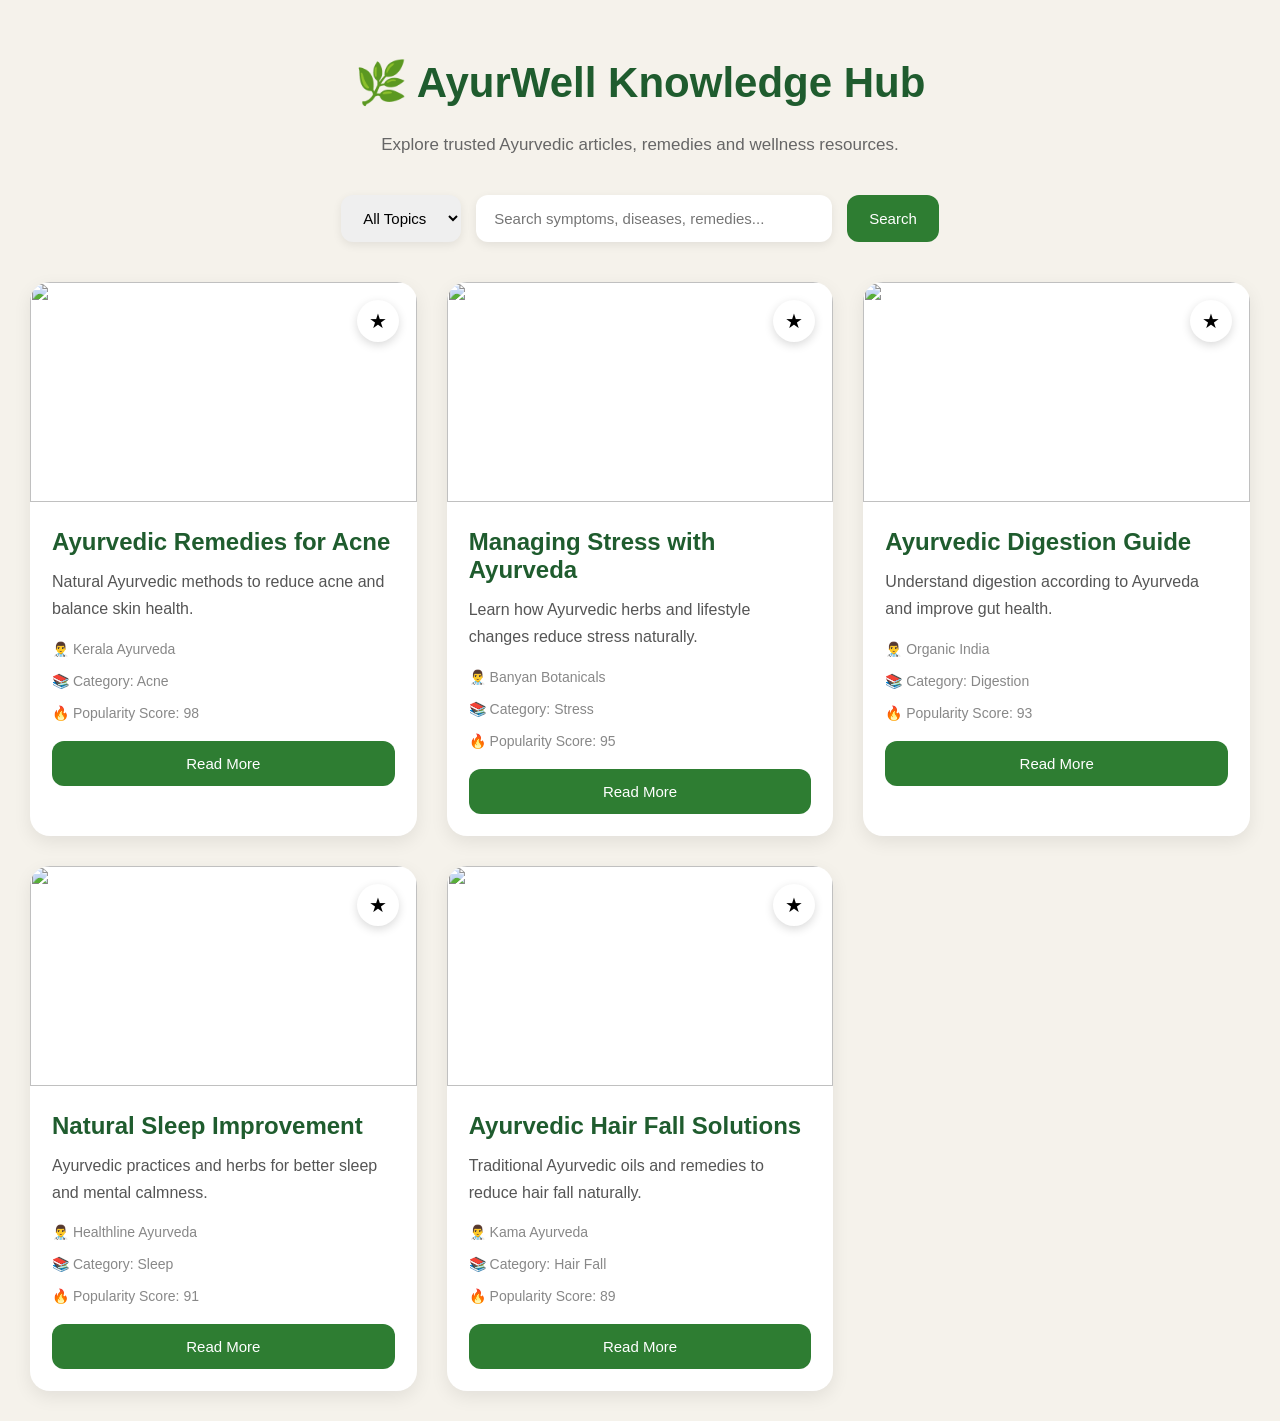
==== articles.html @ b550a3a9 "ayurwell knowledge hub ( articles )" ====
<!DOCTYPE html>
<html lang="en">

<head>

  <meta charset="UTF-8">
  <meta name="viewport" content="width=device-width, initial-scale=1.0">

  <title>AyurWell Knowledge Hub</title>

  <link rel="stylesheet" href="articles.css">
  <script src="articles.js" defer></script>

</head>

<body>

  <div class="header">

    <h1>🌿 AyurWell Knowledge Hub</h1>

    <p>
      Explore trusted Ayurvedic articles, remedies and wellness resources.
    </p>

  </div>

  <div class="controls">

    <select id="categoryFilter">

      <option value="all">All Topics</option>

      <option value="Acne">Acne</option>
      <option value="Stress">Stress</option>
      <option value="Digestion">Digestion</option>
      <option value="Sleep">Sleep</option>
      <option value="Hair Fall">Hair Fall</option>

    </select>

    <input
      type="text"
      id="searchInput"
      placeholder="Search symptoms, diseases, remedies..."
    >

    <button id="searchBtn">
      Search
    </button>

  </div>

  <div class="articles-container" id="articlesContainer">

  </div>

</body>
</html>
---- articles.css ----
body{
  margin:0;
  padding:30px;

  font-family:'Poppins',sans-serif;

  background:#f5f2eb;
}

.header{
  text-align:center;
  margin-bottom:40px;
}

.header h1{
  color:#1f5c2e;
  font-size:42px;
}

.header p{
  color:#666;
  font-size:17px;
}

.controls{
  display:flex;
  gap:15px;
  justify-content:center;
  flex-wrap:wrap;

  margin-bottom:40px;
}

select,
input{
  padding:14px 18px;

  border:none;

  border-radius:12px;

  font-size:15px;

  outline:none;

  box-shadow:0 3px 10px rgba(0,0,0,0.08);
}

input{
  width:320px;
}

button{
  padding:14px 22px;

  border:none;

  border-radius:12px;

  background:#2e7d32;

  color:white;

  font-size:15px;

  cursor:pointer;

  transition:0.3s;
}

button:hover{
  transform:translateY(-2px);
}

.articles-container{
  display:grid;

  grid-template-columns:repeat(auto-fit,minmax(320px,1fr));

  gap:30px;
}

.article-card{
  background:white;

  border-radius:20px;

  overflow:hidden;

  box-shadow:0 6px 18px rgba(0,0,0,0.08);

  transition:0.3s;

  position:relative;
}

.article-card:hover{
  transform:translateY(-5px);
}

.article-card img{
  width:100%;
  height:220px;
  object-fit:cover;
}

.article-content{
  padding:22px;
}

.article-title{
  font-size:24px;
  font-weight:600;
  color:#1f5c2e;
}

.article-desc{
  margin-top:12px;
  color:#555;
  line-height:1.7;
}

.article-meta{
  margin-top:18px;
  color:#888;
  font-size:14px;
}

.read-btn{
  margin-top:20px;
  width:100%;
}

.bookmark{
  position:absolute;

  top:18px;
  right:18px;

  background:white;

  width:42px;
  height:42px;

  border-radius:50%;

  display:flex;
  align-items:center;
  justify-content:center;

  cursor:pointer;

  font-size:20px;

  box-shadow:0 3px 10px rgba(0,0,0,0.15);
}

.bookmarked{
  background:#2e7d32;
  color:white;
}
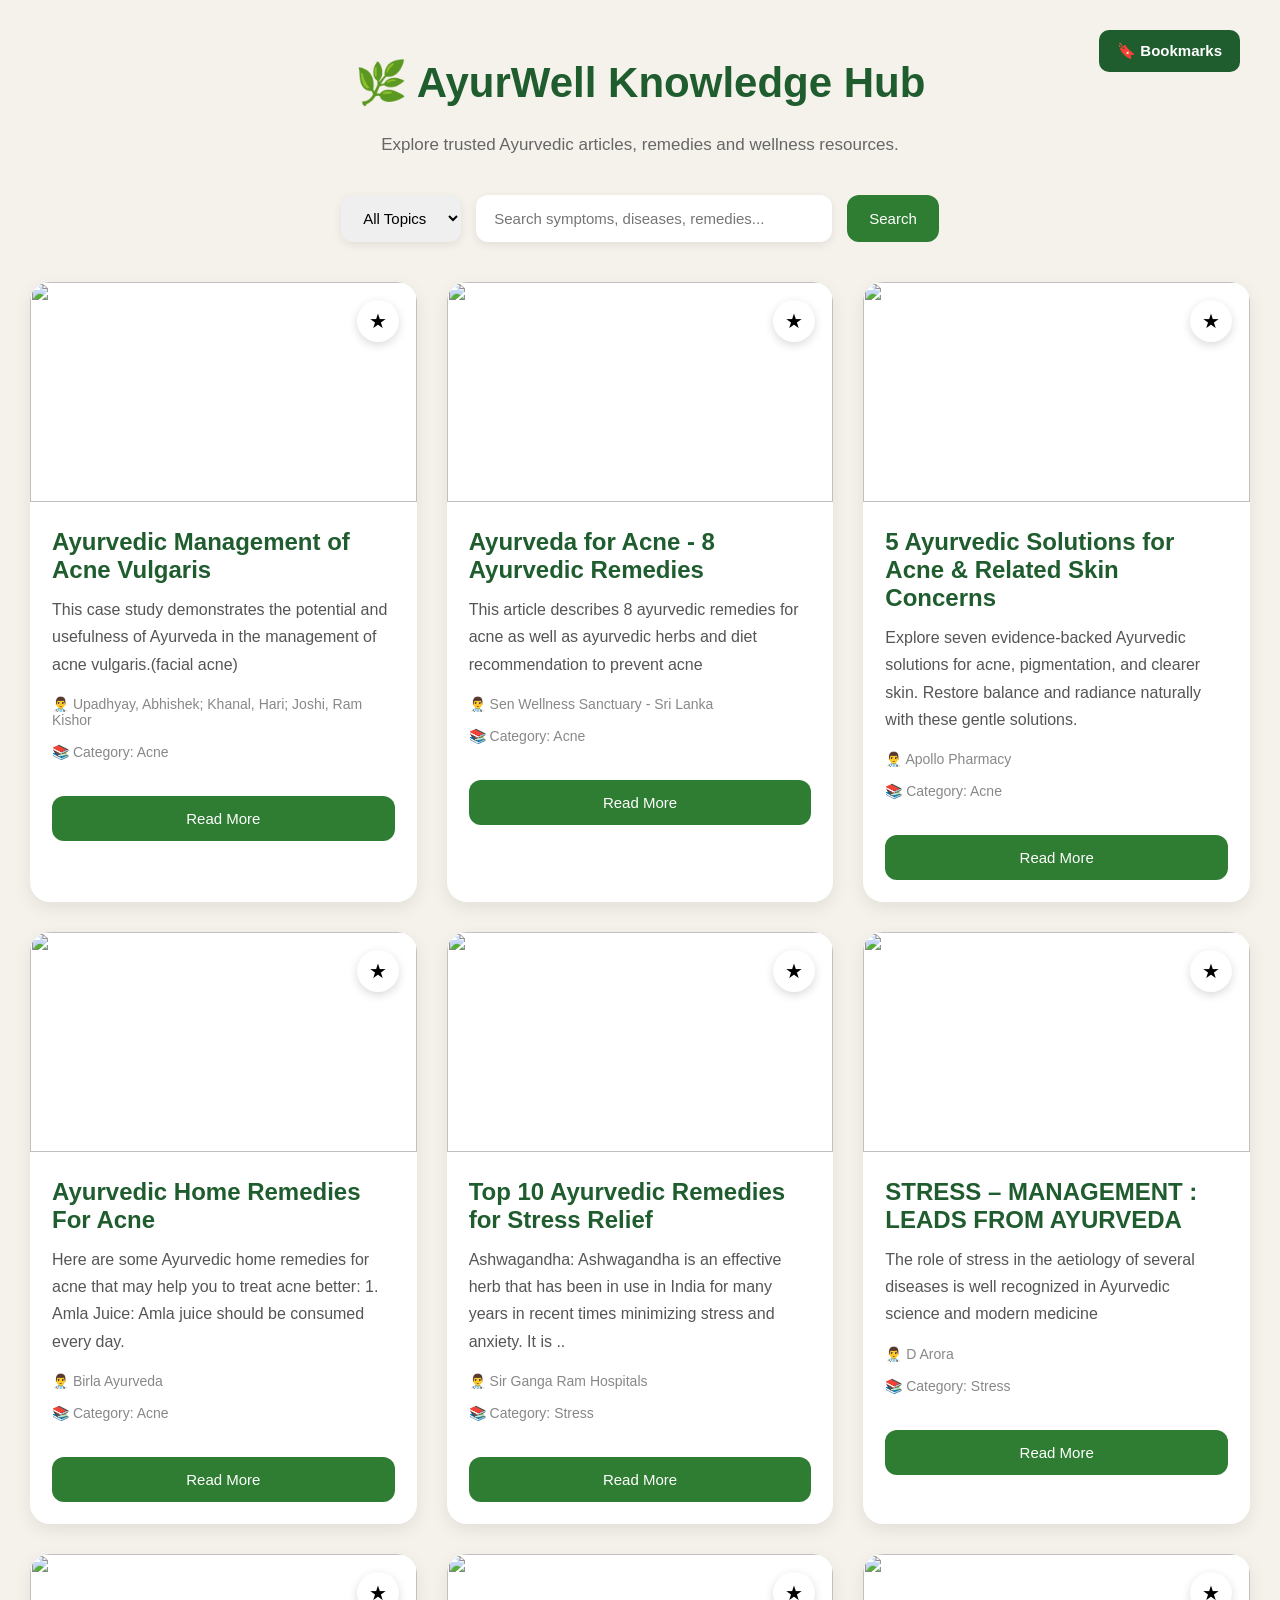
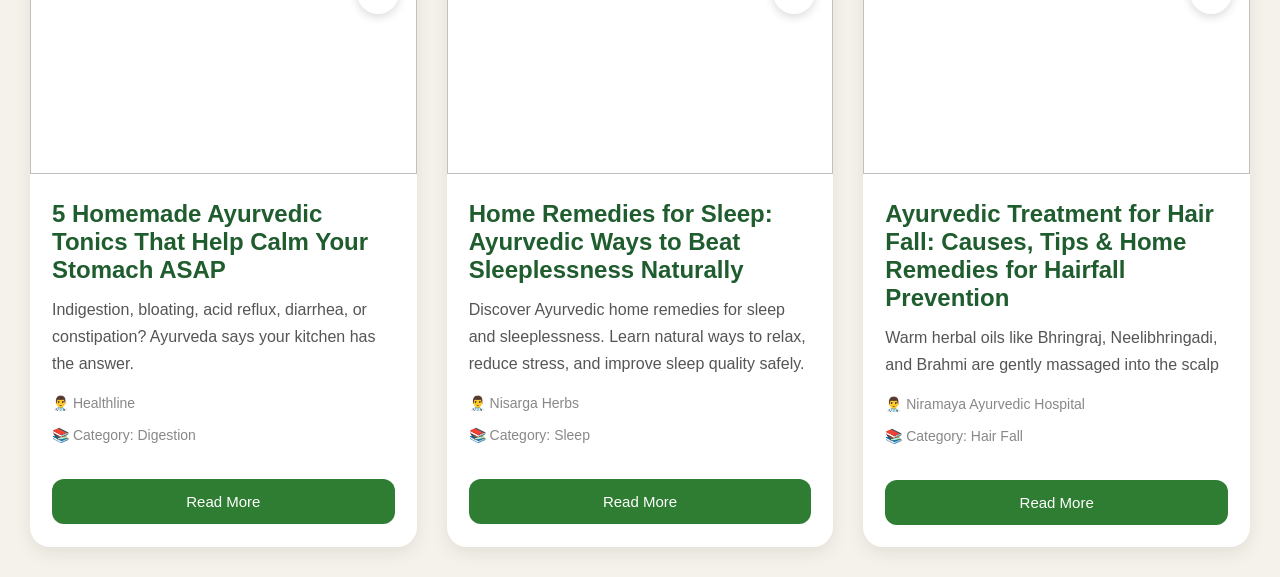
==== commit 184e9e44: "fixed bookmark option" ====
--- a/articles.html
+++ b/articles.html
@@ -17,6 +17,14 @@
 
   <div class="header">
 
+    <div class="bookmark-section">
+    <button id="bookmarkBtn">
+        🔖 Bookmarks
+    </button>
+
+    <div id="bookmarkDropdown" class="hidden">
+    </div>
+</div>
     <h1>🌿 AyurWell Knowledge Hub</h1>
 
     <p>
--- a/articles.css
+++ b/articles.css
@@ -158,4 +158,48 @@
 .bookmarked{
   background:#2e7d32;
   color:white;
+}
+
+.bookmark-section{
+position:absolute;
+top:30px;
+right:40px;
+}
+
+#bookmarkBtn{
+background:#1f5c2e;
+color:white;
+border:none;
+padding:12px 18px;
+border-radius:10px;
+cursor:pointer;
+font-size:15px;
+font-weight:600;
+}
+
+#bookmarkDropdown{
+position:absolute;
+top:55px;
+right:0;
+background:white;
+width:260px;
+border-radius:12px;
+box-shadow:0 4px 15px rgba(0,0,0,0.15);
+padding:15px;
+z-index:1000;
+}
+
+.hidden{
+display:none;
+}
+
+.bookmark-item{
+padding:10px;
+border-bottom:1px solid #ddd;
+cursor:pointer;
+font-size:14px;
+}
+
+.bookmark-item:hover{
+background:#f5f5f5;
 }
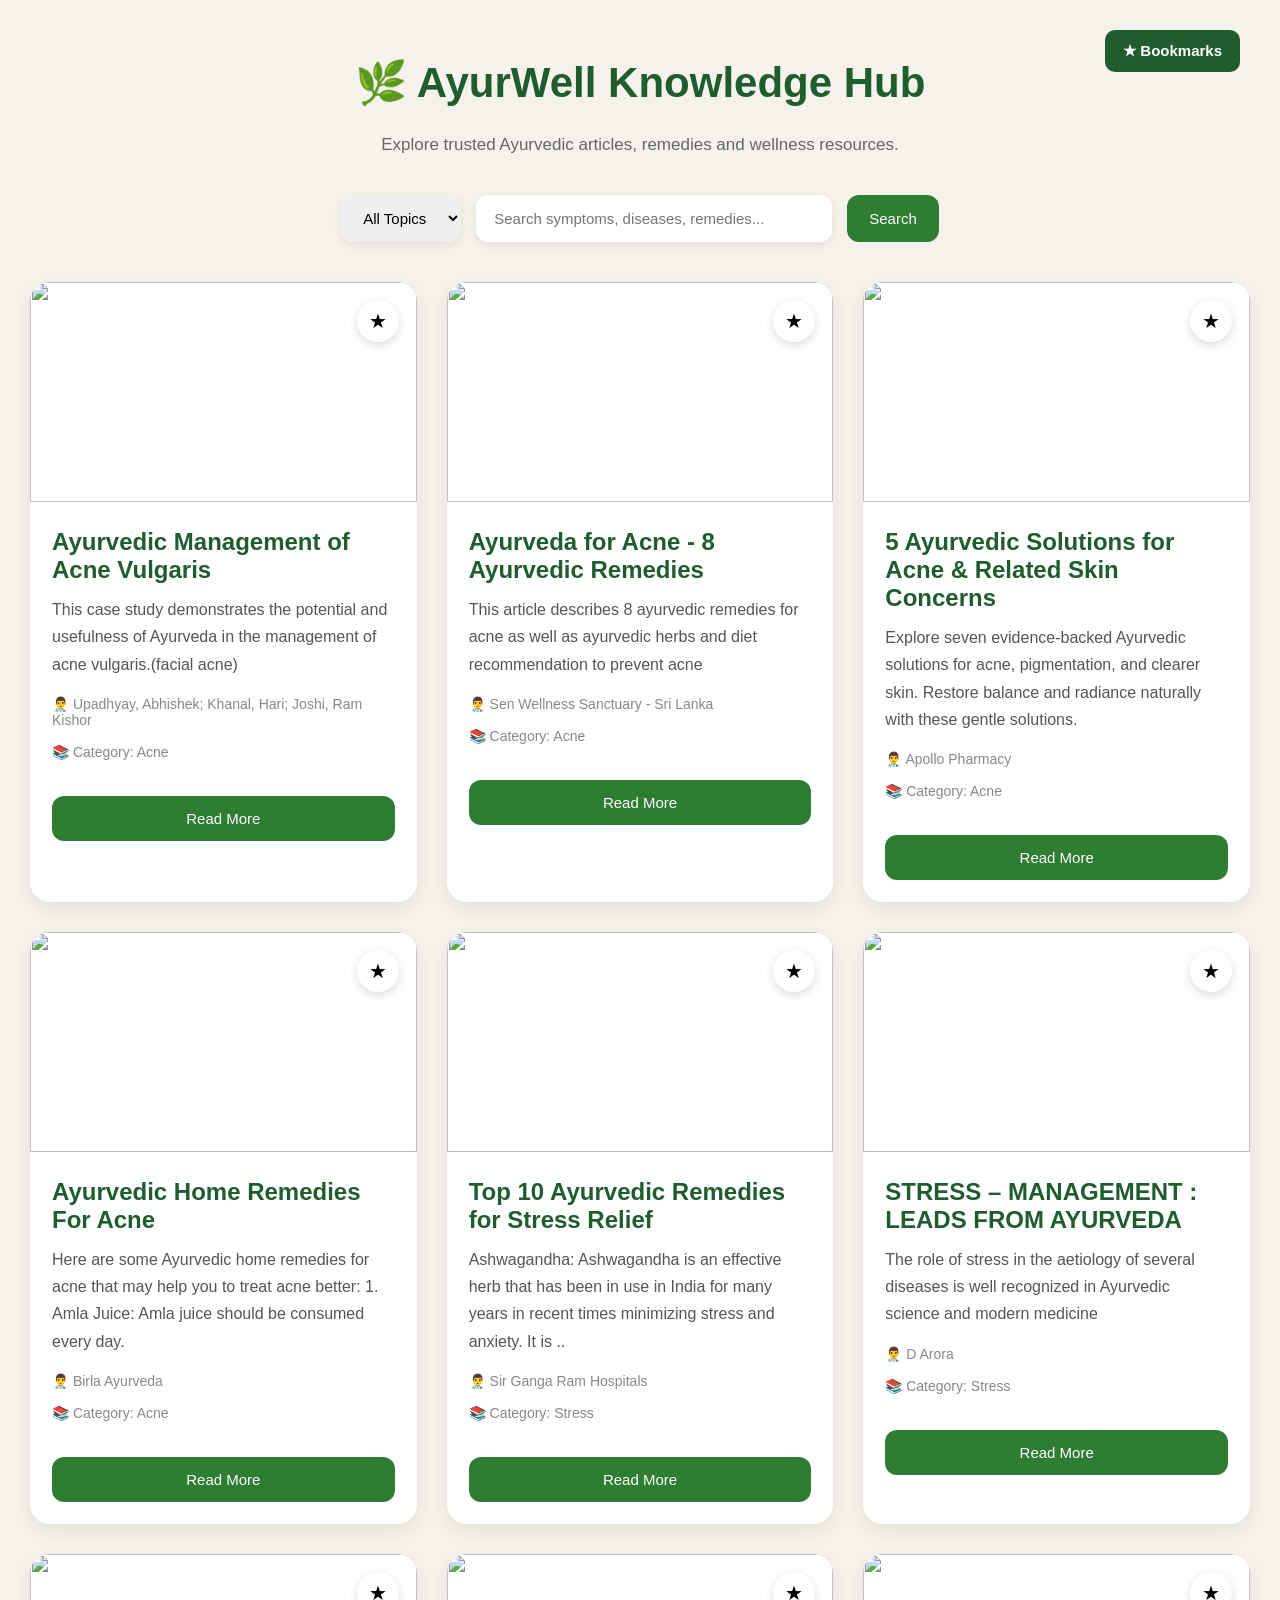
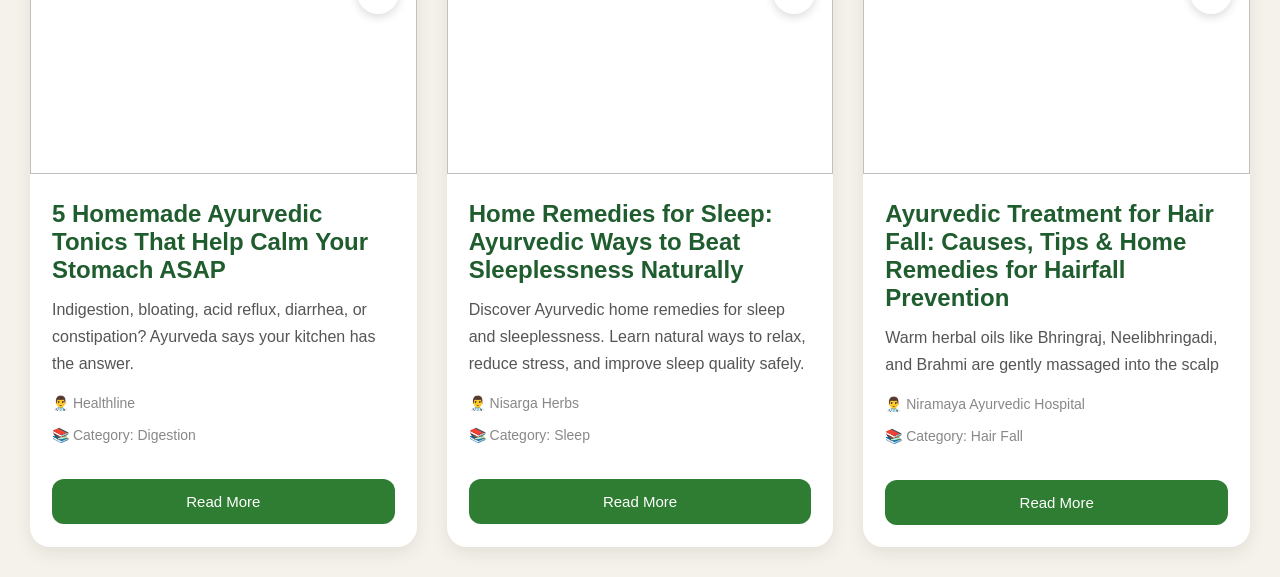
==== commit 85867ff1: "n" ====
--- a/articles.html
+++ b/articles.html
@@ -19,7 +19,7 @@
 
     <div class="bookmark-section">
     <button id="bookmarkBtn">
-        🔖 Bookmarks
+        ★ Bookmarks
     </button>
 
     <div id="bookmarkDropdown" class="hidden">
